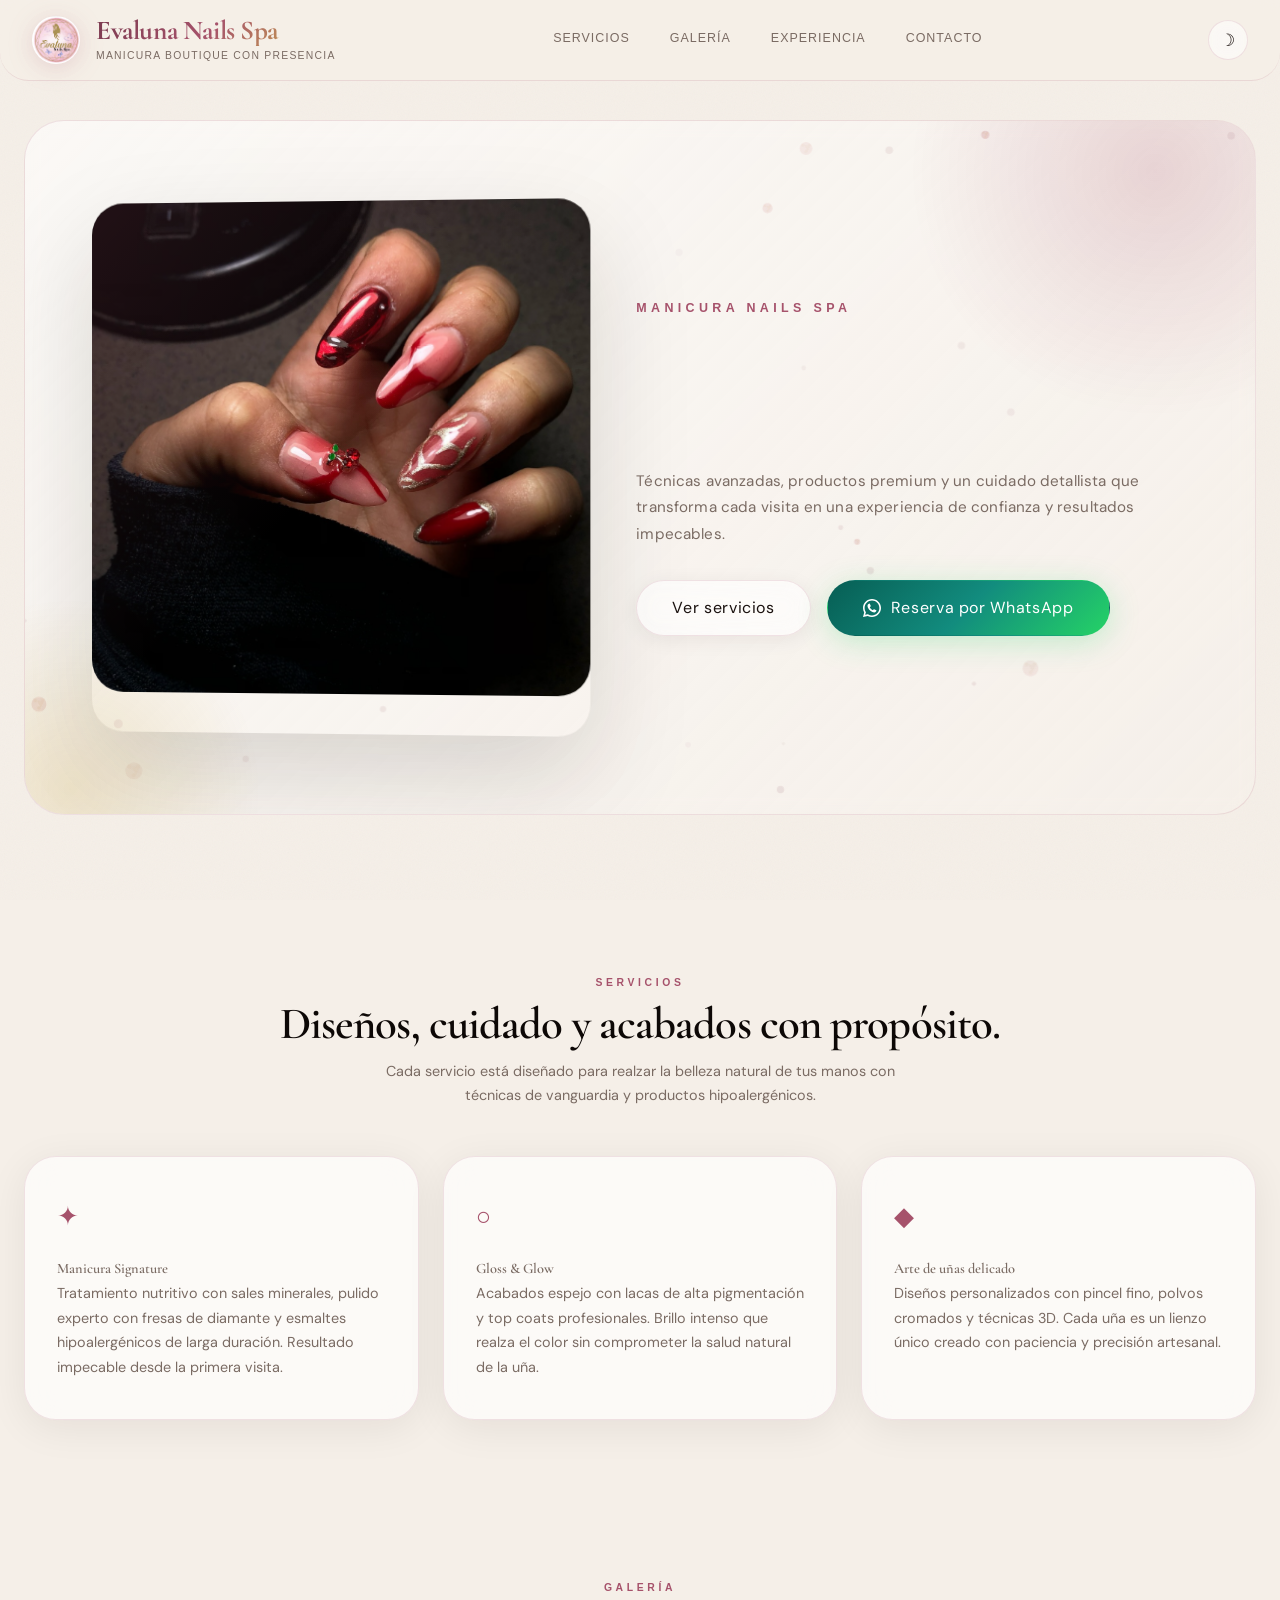
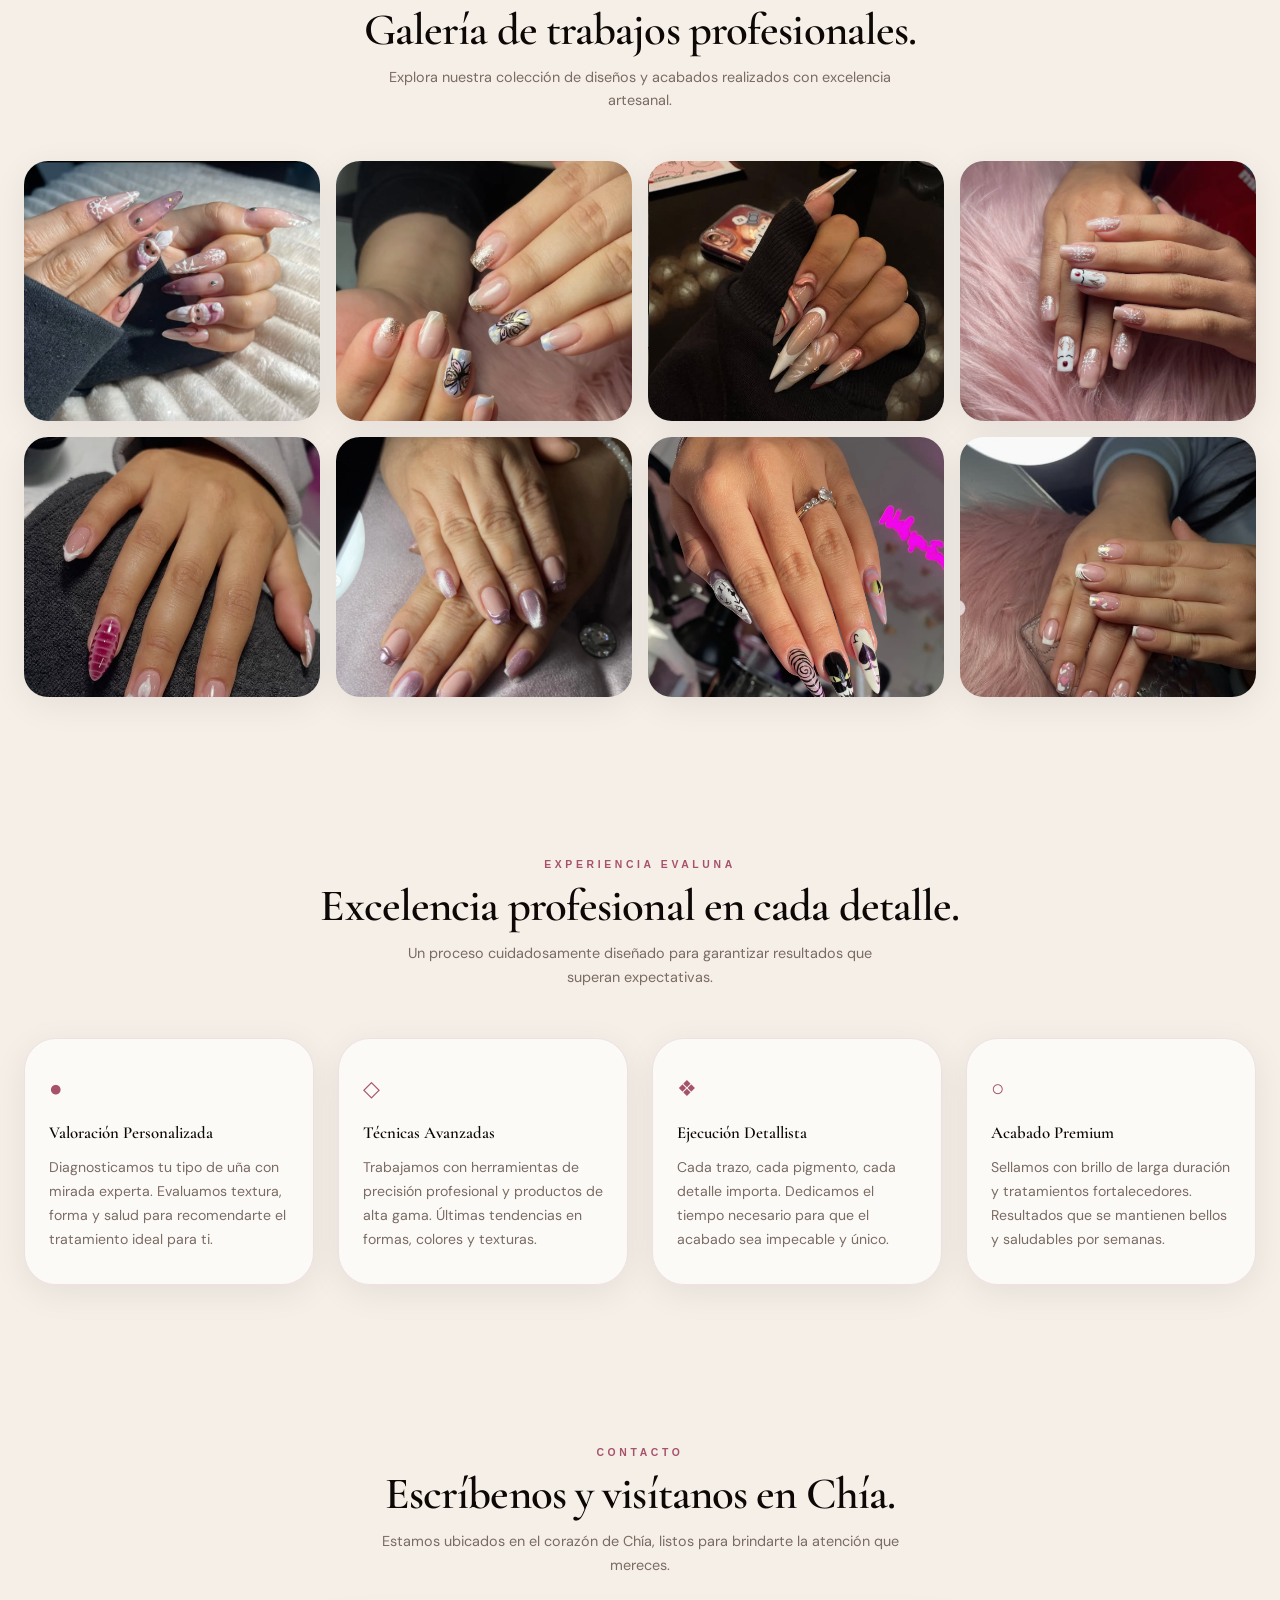
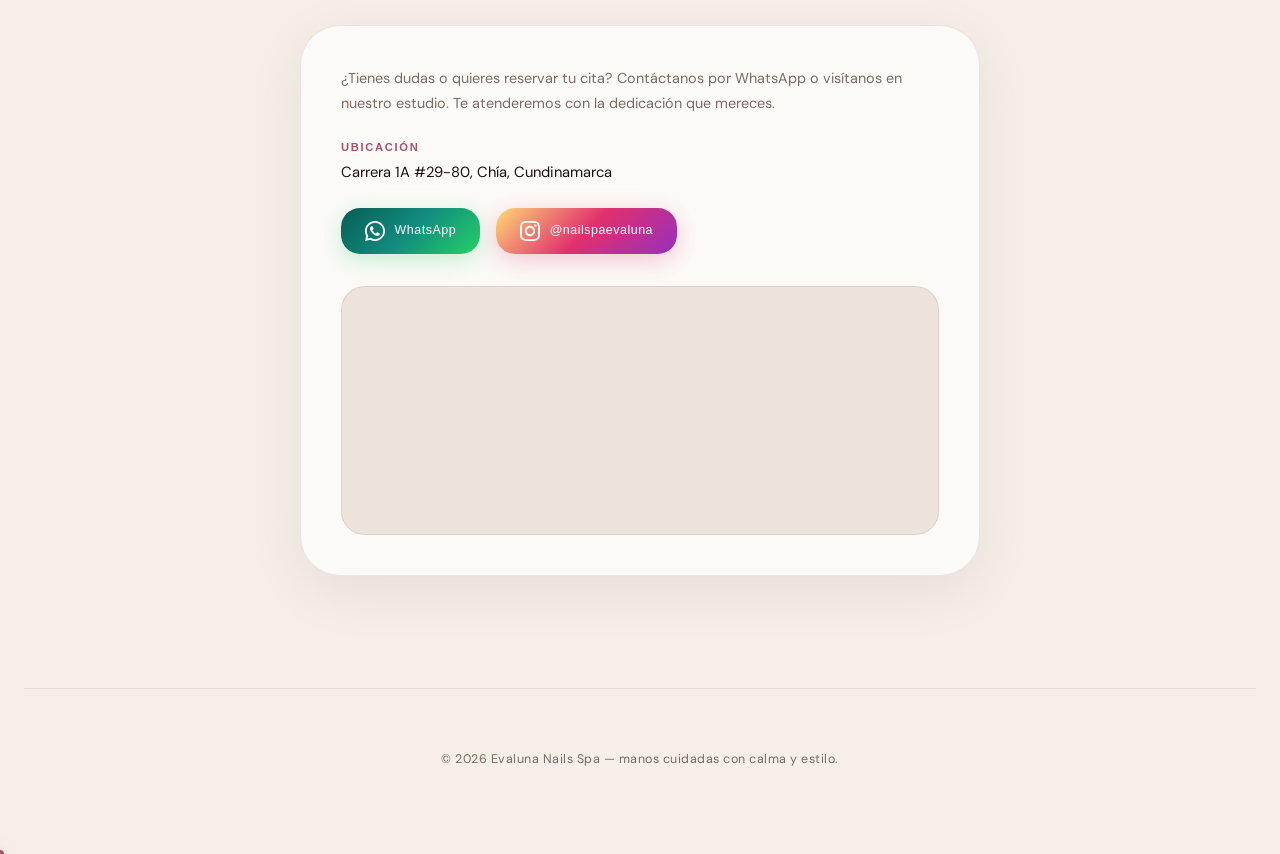
==== src/index.html @ 1245870d "Finalización del diseño de Evaluna Nails Spa" ====
<!DOCTYPE html>
<html lang="es" data-theme="light">
<head>
  <meta charset="UTF-8" />
  <meta name="viewport" content="width=device-width, initial-scale=1.0" />
  <title>Evaluna Nails Spa | Manicura boutique de excelencia en Chía</title>
  <meta name="description" content="Evaluna Nails Spa — manicura boutique, arte de uñas delicado y rituales de belleza en Chía. Reserva por WhatsApp y descubre una experiencia de lujo." />
  <meta name="keywords" content="Evaluna Nails Spa, manicura boutique Chía, uñas profesionales, nail spa, diseño de uñas, manicura de lujo" />
  <link rel="stylesheet" href="style.css" />
</head>
<body>

  <div class="page-shell">

    <!-- HEADER -->
    <header class="site-header">
      <div class="brand-mark">
        <img src="../assets/Logo_Nails_spa_Evaluna.png" alt="Evaluna Nails Spa" class="logo-image" />
        <div class="brand-text">
          <h1 class="brand-title">Evaluna Nails Spa</h1>
          <p class="brand-subtitle">Manicura boutique con presencia</p>
        </div>
      </div>
      <nav class="main-nav" aria-label="Navegación principal">
        <a href="#servicios">Servicios</a>
        <a href="#galeria">Galería</a>
        <a href="#experiencia">Experiencia</a>
        <a href="#contacto">Contacto</a>
      </nav>
      <button id="theme-toggle" class="theme-toggle" aria-label="Cambiar tema"></button>
    </header>

    <main>

      <!-- HERO -->
      <section class="hero">
        <div class="hero__visual" role="img" aria-label="Manicura profesional elegante">
          <img src="../assets/Imagen_principal.png" alt="Manicura profesional" />
        </div>
        <div class="hero__content">
          <p class="eyebrow hero-eyebrow">Manicura Nails Spa</p>
          <h2 class="text-reveal">Arte y cuidado profesional para tus manos.</h2>
          <p class="hero-copy">Técnicas avanzadas, productos premium y un cuidado detallista que transforma cada visita en una experiencia de confianza y resultados impecables.</p>
          <div class="hero-actions">
            <a class="button button--secondary magnetic" href="#servicios">Ver servicios</a>
            <a class="button button--whatsapp magnetic" href="https://wa.me/573105656872" target="_blank" rel="noopener noreferrer" aria-label="Contactar por WhatsApp">
              <img src="../assets/whatsapp-icon.svg" alt="" width="18" height="18" class="btn-icon" />
              Reserva por WhatsApp
            </a>
          </div>
        </div>
      </section>

      <!-- SERVICIOS -->
      <section id="servicios" class="section services">
        <div class="section-heading reveal">
          <p class="eyebrow">Servicios</p>
          <h3>Diseños, cuidado y acabados con propósito.</h3>
          <p class="section-subtitle">Cada servicio está diseñado para realzar la belleza natural de tus manos con técnicas de vanguardia y productos hipoalergénicos.</p>
        </div>
        <div class="cards">
          <article class="card card-3d">
            <span class="card-icon">&#10022;</span>
            <p class="card-title">Manicura Signature</p>
            <p>Tratamiento nutritivo con sales minerales, pulido experto con fresas de diamante y esmaltes hipoalergénicos de larga duración. Resultado impecable desde la primera visita.</p>
          </article>
          <article class="card card-3d">
            <span class="card-icon">&#9675;</span>
            <p class="card-title">Gloss &amp; Glow</p>
            <p>Acabados espejo con lacas de alta pigmentación y top coats profesionales. Brillo intenso que realza el color sin comprometer la salud natural de la uña.</p>
          </article>
          <article class="card card-3d">
            <span class="card-icon">&#9670;</span>
            <p class="card-title">Arte de uñas delicado</p>
            <p>Diseños personalizados con pincel fino, polvos cromados y técnicas 3D. Cada uña es un lienzo único creado con paciencia y precisión artesanal.</p>
          </article>
        </div>
      </section>

      <!-- GALERÍA -->
      <section id="galeria" class="section gallery">
        <div class="section-heading reveal">
          <p class="eyebrow">Galería</p>
          <h3>Galería de trabajos profesionales.</h3>
          <p class="section-subtitle">Explora nuestra colección de diseños y acabados realizados con excelencia artesanal.</p>
        </div>
        <div class="gallery-grid">
          <img src="../assets/Captura de pantalla 2026-06-17 203808.png" alt="Diseño de uñas elegante" loading="lazy" />
          <img src="../assets/Captura de pantalla 2026-06-17 201728.png" alt="Manicura profesional Evaluna" loading="lazy" />
          <img src="../assets/Captura de pantalla 2026-06-17 203834.png" alt="Acabado gloss profesional" loading="lazy" />
          <img src="../assets/Captura de pantalla 2026-06-17 201902.png" alt="Aplicación profesional de esmalte" loading="lazy" />
          <img src="../assets/Captura de pantalla 2026-06-17 203913.png" alt="Tratamiento nutritivo de uñas" loading="lazy" />
          <img src="../assets/Captura de pantalla 2026-06-17 202009.png" alt="Arte de uñas con diseño floral" loading="lazy" />
          <img src="../assets/Captura de pantalla 2026-06-17 202101.png" alt="Esmalte de larga duración" loading="lazy" />
          <img src="../assets/Captura de pantalla 2026-06-17 203933.png" alt="Manicura profesional premium" loading="lazy" />
        </div>
      </section>

      <!-- EXPERIENCIA -->
      <section id="experiencia" class="section experiencia">
        <div class="section-heading reveal">
          <p class="eyebrow">Experiencia Evaluna</p>
          <h3>Excelencia profesional en cada detalle.</h3>
          <p class="section-subtitle">Un proceso cuidadosamente diseñado para garantizar resultados que superan expectativas.</p>
        </div>
        <div class="experiencia-grid">
          <div class="experiencia-item">
            <span class="experiencia-icon">&#9679;</span>
            <h4>Valoración Personalizada</h4>
            <p>Diagnosticamos tu tipo de uña con mirada experta. Evaluamos textura, forma y salud para recomendarte el tratamiento ideal para ti.</p>
          </div>
          <div class="experiencia-item">
            <span class="experiencia-icon">&#9671;</span>
            <h4>Técnicas Avanzadas</h4>
            <p>Trabajamos con herramientas de precisión profesional y productos de alta gama. Últimas tendencias en formas, colores y texturas.</p>
          </div>
          <div class="experiencia-item">
            <span class="experiencia-icon">&#10070;</span>
            <h4>Ejecución Detallista</h4>
            <p>Cada trazo, cada pigmento, cada detalle importa. Dedicamos el tiempo necesario para que el acabado sea impecable y único.</p>
          </div>
          <div class="experiencia-item">
            <span class="experiencia-icon">&#9675;</span>
            <h4>Acabado Premium</h4>
            <p>Sellamos con brillo de larga duración y tratamientos fortalecedores. Resultados que se mantienen bellos y saludables por semanas.</p>
          </div>
        </div>
      </section>

      <!-- CONTACTO -->
      <section id="contacto" class="section contact">
        <div class="section-heading reveal">
          <p class="eyebrow">Contacto</p>
          <h3>Escríbenos y visítanos en Chía.</h3>
          <p class="section-subtitle">Estamos ubicados en el corazón de Chía, listos para brindarte la atención que mereces.</p>
        </div>
        <div class="contact-grid reveal">
          <div class="contact-card">
            <p class="contact-note">¿Tienes dudas o quieres reservar tu cita? Contáctanos por WhatsApp o visítanos en nuestro estudio. Te atenderemos con la dedicación que mereces.</p>
            <div class="contact-item">
              <strong>Ubicación</strong>
              <p>Carrera 1A #29-80, Chía, Cundinamarca</p>
            </div>
            <div class="contact-social">
              <a href="https://wa.me/573105656872" target="_blank" rel="noopener noreferrer" class="social-link social-link--whatsapp" aria-label="Contactar por WhatsApp">
                <img src="../assets/whatsapp-icon.svg" alt="" width="22" height="22" />
                <span>WhatsApp</span>
              </a>
              <a href="https://instagram.com/nailspaevaluna" target="_blank" rel="noopener noreferrer" class="social-link social-link--instagram" aria-label="Seguir en Instagram">
                <img src="../assets/instagram-icon.svg" alt="" width="22" height="22" />
                <span>@nailspaevaluna</span>
              </a>
            </div>
            <div class="contact-map">
              <iframe title="Evaluna Nails Spa - Carrera 1A #29-80, Chía" src="https://www.google.com/maps?q=Carrera+1A+%2329-80,+Ch%C3%ADa,+Cundinamarca&output=embed" loading="lazy" referrerpolicy="no-referrer-when-downgrade"></iframe>
            </div>
          </div>
        </div>
      </section>

    </main>

    <footer class="site-footer">
      <p>&copy; 2026 Evaluna Nails Spa — manos cuidadas con calma y estilo.</p>
    </footer>

  </div>

  <script src="script.js"></script>
</body>
</html>
---- src/style.css ----
@import url('https://fonts.googleapis.com/css2?family=Cormorant+Garamond:ital,wght@0,300;0,400;0,500;0,600;0,700;1,400;1,500&family=DM+Sans:opsz,wght@9..40,300;9..40,400;9..40,500;9..40,600;9..40,700&family=Syncopate:wght@400;700&display=swap');

/* ============================================================
   THEME VARIABLES — "Digital Luxury" editorial aesthetic
   ============================================================ */
:root {
  color-scheme: light;
  --bg: #f5efe8;
  --bg-alt: #ece3da;
  --surface: rgba(255, 255, 255, 0.72);
  --surface-border: rgba(166, 82, 107, 0.15);
  --text: #1a110e;
  --text-strong: #0d0806;
  --muted: #7a6b63;
  --accent: #a6526b;
  --accent-dark: #7a3a4f;
  --accent-glow: rgba(166, 82, 107, 0.2);
  --gold: #c9a84c;
  --gold-light: rgba(201, 168, 76, 0.25);
  --shadow: rgba(26, 17, 14, 0.07);
  --shadow-strong: rgba(26, 17, 14, 0.15);
  --glass-bg: rgba(255, 255, 255, 0.55);
  --glass-border: rgba(255, 255, 255, 0.3);
  --nav-bg: rgba(245, 239, 232, 0.85);
  --hero-gradient: linear-gradient(135deg, rgba(255, 255, 255, 0.6), rgba(250, 245, 240, 0.3));
  --card-bg: rgba(255, 255, 255, 0.65);
  --cursor-color: #a6526b;
  --noise-opacity: 0.035;
}

[data-theme="dark"] {
  color-scheme: dark;
  --bg: #0f0a08;
  --bg-alt: #1a110e;
  --surface: rgba(26, 17, 14, 0.78);
  --surface-border: rgba(212, 163, 115, 0.15);
  --text: #ede0d8;
  --text-strong: #f5ece6;
  --muted: #9a8b83;
  --accent: #d4a373;
  --accent-dark: #c96a84;
  --accent-glow: rgba(212, 163, 115, 0.25);
  --gold: #d4a373;
  --gold-light: rgba(212, 163, 115, 0.2);
  --shadow: rgba(0, 0, 0, 0.4);
  --shadow-strong: rgba(0, 0, 0, 0.6);
  --glass-bg: rgba(15, 10, 8, 0.55);
  --glass-border: rgba(255, 255, 255, 0.06);
  --nav-bg: rgba(15, 10, 8, 0.85);
  --hero-gradient: linear-gradient(135deg, rgba(15, 10, 8, 0.7), rgba(26, 17, 14, 0.4));
  --card-bg: rgba(26, 17, 14, 0.65);
  --cursor-color: #d4a373;
  --noise-opacity: 0.06;
}

/* ============================================================
   NOISE TEXTURE OVERLAY
   ============================================================ */
body::before {
  content: "";
  position: fixed;
  inset: 0;
  z-index: 0;
  pointer-events: none;
  opacity: var(--noise-opacity);
  background-image: url("data:image/svg+xml,%3Csvg viewBox='0 0 256 256' xmlns='http://www.w3.org/2000/svg'%3E%3Cfilter id='n'%3E%3CfeTurbulence type='fractalNoise' baseFrequency='0.9' numOctaves='4' stitchTiles='stitch'/%3E%3C/filter%3E%3Crect width='100%25' height='100%25' filter='url(%23n)'/%3E%3C/svg%3E");
  background-size: 256px 256px;
}

/* ============================================================
   BASE
   ============================================================ */
* { box-sizing: border-box; }

::selection {
  background: var(--accent);
  color: var(--bg);
}

html {
  font-family: "DM Sans", sans-serif;
  line-height: 1.6;
  scroll-behavior: smooth;
  cursor: none;
}

body {
  margin: 0;
  background: var(--bg);
  color: var(--text);
  transition: background 0.5s ease, color 0.5s ease;
  overflow-x: hidden;
  position: relative;
}

img { max-width: 100%; display: block; }
a { color: inherit; text-decoration: none; }
button, a.button { font: inherit; }

/* ============================================================
   CUSTOM CURSOR — visible on all backgrounds
   ============================================================ */
.custom-cursor, .cursor-follower {
  position: fixed;
  pointer-events: none;
  z-index: 2147483647;
  border-radius: 50%;
  will-change: left, top;
  margin: -4px 0 0 -4px;
}

.custom-cursor {
  width: 8px;
  height: 8px;
  background: var(--cursor-color);
  box-shadow: 0 0 10px var(--accent-glow), 0 0 30px var(--accent-glow);
  transition: width 0.25s, height 0.25s, background 0.25s, opacity 0.3s;
}

.cursor-follower {
  width: 44px;
  height: 44px;
  background: radial-gradient(circle, var(--accent-glow) 0%, transparent 65%);
  transition: width 0.35s, height 0.35s, opacity 0.3s;
  margin: -22px 0 0 -22px;
}

.cursor-hover.custom-cursor {
  width: 12px;
  height: 12px;
  background: var(--accent-dark);
}

.cursor-hover.cursor-follower {
  width: 64px;
  height: 64px;
}

@media (hover: none) {
  .custom-cursor, .cursor-follower { display: none !important; }
  html { cursor: auto; }
}

/* ============================================================
   LOADER
   ============================================================ */
.page-loader {
  position: fixed;
  inset: 0;
  z-index: 2147483646;
  background: var(--bg);
  display: flex;
  align-items: center;
  justify-content: center;
  transition: opacity 0.7s ease, visibility 0.7s ease;
}

.page-loader.loader-hidden {
  opacity: 0;
  visibility: hidden;
}

.loader-spinner { color: var(--accent); }

.loader-arc {
  animation: loaderSpin 1.2s ease-in-out infinite;
  transform-origin: center;
}

@keyframes loaderSpin {
  0% { stroke-dashoffset: 163; transform: rotate(0deg); }
  50% { stroke-dashoffset: 40; transform: rotate(180deg); }
  100% { stroke-dashoffset: 163; transform: rotate(360deg); }
}

/* ============================================================
   PAGE SHELL
   ============================================================ */
.page-shell {
  min-height: 100vh;
  padding: 1.5rem;
  max-width: 1280px;
  margin: 0 auto;
  position: relative;
  z-index: 1;
}

/* ============================================================
   HEADER — editorial glass nav
   ============================================================ */
.site-header {
  display: flex;
  align-items: center;
  justify-content: space-between;
  gap: 2rem;
  padding: 1rem 2rem;
  position: fixed;
  top: 0;
  left: 0;
  right: 0;
  z-index: 1000;
  background: var(--nav-bg);
  backdrop-filter: blur(24px) saturate(1.6);
  -webkit-backdrop-filter: blur(24px) saturate(1.6);
  border-bottom: 1px solid var(--surface-border);
  transition: transform 0.45s cubic-bezier(0.34, 1.56, 0.64, 1), background 0.5s ease, box-shadow 0.5s ease;
  max-width: 1280px;
  margin: 0 auto;
  border-radius: 0 0 1.8rem 1.8rem;
}

.site-header.nav-scrolled {
  box-shadow: 0 4px 40px var(--shadow);
}

.site-header.nav-hidden {
  transform: translateY(-110%);
}

.brand-mark {
  display: flex;
  align-items: center;
  gap: 1rem;
}

.logo-image {
  width: 48px;
  height: 48px;
  border-radius: 50%;
  flex-shrink: 0;
  overflow: hidden;
  filter: drop-shadow(0 4px 12px var(--accent-glow));
  transition: transform 0.6s cubic-bezier(0.34, 1.56, 0.64, 1), filter 0.5s ease;
}

.logo-image:hover {
  transform: scale(1.08) rotateZ(-2deg);
  filter: drop-shadow(0 6px 24px var(--accent-glow));
}

.brand-text { display: flex; flex-direction: column; }

.brand-title {
  margin: 0;
  font-family: "Cormorant Garamond", Georgia, serif;
  font-size: clamp(1.2rem, 2.5vw, 1.7rem);
  font-weight: 700;
  background: linear-gradient(135deg, var(--accent-dark), var(--accent), var(--gold), var(--accent), var(--accent-dark));
  background-size: 200% auto;
  -webkit-background-clip: text;
  background-clip: text;
  -webkit-text-fill-color: transparent;
  line-height: 1.1;
  letter-spacing: -0.015em;
  animation: gradientShift 6s ease-in-out infinite;
}

@keyframes gradientShift {
  0% { background-position: 0% center; }
  50% { background-position: 100% center; }
  100% { background-position: 0% center; }
}

.brand-subtitle {
  margin: 0.1rem 0 0;
  font-size: 0.65rem;
  color: var(--muted);
  letter-spacing: 0.12em;
  text-transform: uppercase;
  font-family: "Syncopate", sans-serif;
}

.main-nav {
  display: flex;
  align-items: center;
  gap: 2.5rem;
}

.main-nav a {
  font-size: 0.78rem;
  font-weight: 500;
  color: var(--muted);
  position: relative;
  padding-bottom: 3px;
  transition: color 0.3s ease;
  letter-spacing: 0.08em;
  text-transform: uppercase;
  font-family: "Syncopate", sans-serif;
}

.main-nav a::after {
  content: "";
  position: absolute;
  bottom: 0;
  left: 0;
  width: 0;
  height: 1.5px;
  background: var(--accent);
  transition: width 0.35s cubic-bezier(0.34, 1.56, 0.64, 1);
  border-radius: 1px;
  box-shadow: 0 0 8px var(--accent-glow);
}

.main-nav a:hover { color: var(--accent); }
.main-nav a:hover::after { width: 100%; }

.theme-toggle {
  background: none;
  border: 1px solid var(--surface-border);
  border-radius: 50%;
  width: 40px;
  height: 40px;
  display: flex;
  align-items: center;
  justify-content: center;
  cursor: pointer;
  font-size: 1.05rem;
  transition: all 0.35s ease;
  background: var(--glass-bg);
  backdrop-filter: blur(10px);
  color: var(--text);
  margin-left: 0.5rem;
  flex-shrink: 0;
}

.theme-toggle:hover {
  border-color: var(--accent);
  box-shadow: 0 0 24px var(--accent-glow);
  transform: scale(1.12) rotateZ(15deg);
}

/* ============================================================
   EYEBROW — syncopate uppercase
   ============================================================ */
.eyebrow {
  margin: 0 0 0.6rem;
  text-transform: uppercase;
  letter-spacing: 0.35em;
  font-size: 0.65rem;
  color: var(--accent);
  font-weight: 700;
  font-family: "Syncopate", sans-serif;
}

/* ============================================================
   HERO — editorial asymmetry
   ============================================================ */
.hero {
  position: relative;
  overflow: hidden;
  margin: 6rem 0 5rem;
  border-radius: 2.5rem;
  background: var(--hero-gradient);
  padding: 5rem 4rem;
  min-height: 520px;
  display: grid;
  grid-template-columns: 0.9fr 1fr;
  align-items: center;
  gap: 3rem;
  backdrop-filter: blur(10px);
  border: 1px solid var(--surface-border);
}

.particles-canvas {
  position: absolute;
  inset: 0;
  width: 100%;
  height: 100%;
  pointer-events: none;
  z-index: 0;
  border-radius: 2.5rem;
}

.hero::before {
  content: "";
  position: absolute;
  width: 600px;
  height: 600px;
  right: -200px;
  top: -250px;
  background: radial-gradient(circle, var(--accent-glow), transparent 58%);
  pointer-events: none;
  z-index: 0;
}

.hero::after {
  content: "";
  position: absolute;
  width: 450px;
  height: 450px;
  left: -180px;
  bottom: -200px;
  background: radial-gradient(circle, var(--gold-light), transparent 60%);
  pointer-events: none;
  z-index: 0;
}

.hero__visual {
  position: relative;
  min-height: 380px;
  border-radius: 2rem;
  overflow: hidden;
  box-shadow: 0 40px 100px var(--shadow-strong);
  z-index: 1;
  transform: perspective(1200px) rotateY(-3deg);
  transition: transform 0.6s ease;
}

.hero__visual:hover {
  transform: perspective(1200px) rotateY(0deg);
}

.hero__visual img {
  width: 100%;
  height: 100%;
  object-fit: cover;
  border-radius: 2rem;
  transition: transform 0.15s ease-out;
}

.hero__visual::after {
  content: "";
  position: absolute;
  inset: 0;
  border-radius: 2rem;
  background: linear-gradient(135deg, var(--accent-glow), transparent 50%);
  pointer-events: none;
}

.hero__content { position: relative; z-index: 2; }

.hero-eyebrow {
  font-size: 0.78rem;
}

.hero h2 {
  margin: 0;
  font-family: "Cormorant Garamond", Georgia, serif;
  font-size: clamp(2.5rem, 5vw, 4rem);
  line-height: 0.9;
  letter-spacing: -0.03em;
  background: linear-gradient(135deg, var(--accent-dark), var(--accent), var(--gold));
  -webkit-background-clip: text;
  background-clip: text;
  -webkit-text-fill-color: transparent;
}

.hero-copy {
  max-width: 40rem;
  margin: 1.5rem 0 2rem;
  color: var(--muted);
  font-size: 0.95rem;
  line-height: 1.75;
  letter-spacing: 0.01em;
}

.hero-actions {
  display: flex;
  flex-wrap: wrap;
  gap: 1rem;
}

/* ============================================================
   BUTTONS — editorial with character
   ============================================================ */
.button {
  display: inline-flex;
  align-items: center;
  justify-content: center;
  gap: 0.6rem;
  padding: 0.9rem 2.2rem;
  border-radius: 100px;
  border: 1px solid transparent;
  transition: transform 0.35s cubic-bezier(0.34, 1.56, 0.64, 1), box-shadow 0.35s ease, background 0.35s ease, border-color 0.35s ease;
  font-weight: 600;
  font-size: 0.8rem;
  cursor: pointer;
  position: relative;
  overflow: hidden;
  white-space: nowrap;
  letter-spacing: 0.04em;
  font-family: "Syncopate", sans-serif;
}

.button::before {
  content: "";
  position: absolute;
  inset: 0;
  background: linear-gradient(45deg, rgba(255, 255, 255, 0.12), transparent);
  opacity: 0;
  transition: opacity 0.35s ease;
  pointer-events: none;
}

.button:hover::before { opacity: 1; }

.button::after {
  content: "";
  position: absolute;
  top: 0;
  left: -100%;
  width: 100%;
  height: 100%;
  background: linear-gradient(90deg, transparent, rgba(255, 255, 255, 0.12), transparent);
  transition: left 0.6s ease;
  pointer-events: none;
}

.button:hover::after { left: 100%; }

.button:hover { transform: translateY(-3px) scale(1.02); }
.button:active { transform: translateY(-1px) scale(0.98); }

.button--primary {
  background: linear-gradient(135deg, var(--accent-dark), var(--accent));
  color: #fff;
  box-shadow: 0 6px 30px var(--accent-glow);
  border-color: rgba(255, 255, 255, 0.12);
}

.button--primary:hover {
  box-shadow: 0 12px 50px var(--accent-glow);
}

.button--whatsapp {
  background: linear-gradient(135deg, #075e54, #128c7e, #25d366);
  color: #fff;
  box-shadow: 0 6px 30px rgba(37, 211, 102, 0.25);
}

.button--whatsapp:hover {
  box-shadow: 0 12px 50px rgba(37, 211, 102, 0.4);
}

.button--whatsapp .btn-icon {
  filter: brightness(0) invert(1);
}

.button--secondary {
  background: var(--glass-bg);
  backdrop-filter: blur(12px);
  -webkit-backdrop-filter: blur(12px);
  color: var(--text);
  border-color: var(--surface-border);
  box-shadow: 0 4px 20px var(--shadow);
}

.button--secondary:hover {
  background: var(--surface);
  border-color: var(--accent);
  box-shadow: 0 8px 40px var(--accent-glow);
}

/* ============================================================
   SECTIONS
   ============================================================ */
.section { padding: 5rem 0; }

.section-heading {
  text-align: center;
  margin-bottom: 0.5rem;
}

.section-heading h3 {
  margin: 0.35rem 0 0;
  font-family: "Cormorant Garamond", Georgia, serif;
  font-size: clamp(1.8rem, 3.5vw, 2.8rem);
  line-height: 1.05;
  color: var(--text-strong);
  letter-spacing: -0.02em;
  font-weight: 600;
}

.section-subtitle {
  color: var(--muted);
  font-size: 0.9rem;
  margin: 0.75rem auto 0;
  max-width: 520px;
  line-height: 1.65;
}

/* ============================================================
   REVEAL ANIMATIONS
   ============================================================ */
.reveal {
  opacity: 0;
  transform: translateY(35px);
  transition: opacity 0.8s cubic-bezier(0.22, 1, 0.36, 1), transform 0.8s cubic-bezier(0.22, 1, 0.36, 1);
}

.reveal.visible {
  opacity: 1;
  transform: translateY(0);
}

/* ============================================================
   TEXT REVEAL (char by char)
   ============================================================ */
.reveal-char {
  display: inline-block;
  opacity: 0;
  transform: translateY(18px) rotateX(35deg);
}

.reveal-char.revealed {
  animation: charReveal 0.55s cubic-bezier(0.22, 1, 0.36, 1) forwards;
}

@keyframes charReveal {
  0% { opacity: 0; transform: translateY(18px) rotateX(35deg); }
  100% { opacity: 1; transform: translateY(0) rotateX(0); }
}

/* ============================================================
   CARDS (Servicios) — staggered, 3D tilt
   ============================================================ */
.cards {
  display: grid;
  gap: 1.5rem;
  grid-template-columns: repeat(auto-fit, minmax(250px, 1fr));
  margin-top: 3rem;
}

.card {
  padding: 2.5rem 2rem;
  border-radius: 2rem;
  background: var(--card-bg);
  backdrop-filter: blur(16px);
  -webkit-backdrop-filter: blur(16px);
  box-shadow: 0 8px 40px var(--shadow);
  border: 1px solid var(--surface-border);
  transition: all 0.5s cubic-bezier(0.34, 1.56, 0.64, 1);
  position: relative;
  overflow: hidden;
  opacity: 0;
  transform: translateY(40px) scale(0.96);
}

.card.visible {
  opacity: 1;
  transform: translateY(0) scale(1);
}

.card:nth-child(1) { transition-delay: 0s; }
.card:nth-child(2) { transition-delay: 0.12s; }
.card:nth-child(3) { transition-delay: 0.24s; }

.card::before {
  content: "";
  position: absolute;
  inset: 0;
  background: linear-gradient(135deg, var(--gold-light), var(--accent-glow));
  opacity: 0;
  transition: opacity 0.5s ease;
  pointer-events: none;
  border-radius: 2rem;
}

.card:hover {
  border-color: var(--accent);
  box-shadow: 0 16px 60px var(--accent-glow);
}

.card:hover::before { opacity: 1; }

.card-icon {
  font-size: 1.6rem;
  margin-bottom: 1.2rem;
  display: block;
  position: relative;
  z-index: 1;
  color: var(--accent);
}

.card-title {
  margin: 0 0 0.8rem;
  font-size: 1.1rem;
  font-weight: 600;
  font-family: "Cormorant Garamond", Georgia, serif;
  position: relative;
  z-index: 1;
  color: var(--text-strong);
}

.card p {
  margin: 0;
  color: var(--muted);
  position: relative;
  z-index: 1;
  font-size: 0.9rem;
  line-height: 1.7;
}

/* ============================================================
   GALERÍA — editorial grid
   ============================================================ */
.gallery-grid {
  display: grid;
  gap: 1rem;
  grid-template-columns: repeat(4, 1fr);
  margin-top: 3rem;
}

.gallery-grid img {
  width: 100%;
  height: 260px;
  object-fit: cover;
  border-radius: 1.5rem;
  box-shadow: 0 8px 35px var(--shadow);
  transition: transform 0.5s cubic-bezier(0.34, 1.56, 0.64, 1), box-shadow 0.5s ease;
  cursor: pointer;
  opacity: 0;
  transform: translateY(30px) scale(0.95);
  filter: saturate(0.92);
}

.gallery-grid img.visible {
  opacity: 1;
  transform: translateY(0) scale(1);
}

.gallery-grid img:nth-child(1) { transition-delay: 0s; }
.gallery-grid img:nth-child(2) { transition-delay: 0.06s; }
.gallery-grid img:nth-child(3) { transition-delay: 0.12s; }
.gallery-grid img:nth-child(4) { transition-delay: 0.18s; }
.gallery-grid img:nth-child(5) { transition-delay: 0.06s; }
.gallery-grid img:nth-child(6) { transition-delay: 0.12s; }
.gallery-grid img:nth-child(7) { transition-delay: 0.18s; }
.gallery-grid img:nth-child(8) { transition-delay: 0.24s; }

.gallery-grid img:hover {
  transform: scale(1.04);
  box-shadow: 0 20px 70px var(--shadow-strong);
  filter: saturate(1.05);
}

/* ============================================================
   LIGHTBOX
   ============================================================ */
.lightbox {
  position: fixed;
  inset: 0;
  z-index: 2147483645;
  background: rgba(0, 0, 0, 0.92);
  backdrop-filter: blur(40px);
  -webkit-backdrop-filter: blur(40px);
  display: flex;
  align-items: center;
  justify-content: center;
  opacity: 0;
  visibility: hidden;
  transition: opacity 0.4s ease, visibility 0.4s ease;
}

.lightbox.active {
  opacity: 1;
  visibility: visible;
}

.lightbox-img {
  max-width: 88vw;
  max-height: 82vh;
  border-radius: 1.5rem;
  box-shadow: 0 50px 120px rgba(0, 0, 0, 0.5);
  object-fit: contain;
  transition: opacity 0.3s ease;
}

.lightbox-close, .lightbox-prev, .lightbox-next {
  position: absolute;
  background: rgba(255, 255, 255, 0.08);
  border: none;
  color: #fff;
  font-size: 1.8rem;
  cursor: pointer;
  width: 56px;
  height: 56px;
  display: flex;
  align-items: center;
  justify-content: center;
  border-radius: 50%;
  transition: background 0.3s ease, transform 0.3s ease;
  backdrop-filter: blur(10px);
  font-family: "DM Sans", sans-serif;
}

.lightbox-close:hover, .lightbox-prev:hover, .lightbox-next:hover {
  background: rgba(255, 255, 255, 0.18);
  transform: scale(1.1);
}

.lightbox-close {
  top: 1.5rem;
  right: 1.5rem;
  font-size: 1.6rem;
}

.lightbox-prev { left: 1.5rem; }
.lightbox-next { right: 1.5rem; }

/* ============================================================
   EXPERIENCIA — editorial timeline
   ============================================================ */
.experiencia-grid {
  display: grid;
  gap: 1.5rem;
  grid-template-columns: repeat(auto-fit, minmax(230px, 1fr));
  margin-top: 3rem;
  position: relative;
}

.experiencia-item {
  padding: 2rem 1.5rem;
  background: var(--card-bg);
  backdrop-filter: blur(12px);
  -webkit-backdrop-filter: blur(12px);
  border-radius: 2rem;
  border: 1px solid var(--surface-border);
  transition: all 0.5s cubic-bezier(0.34, 1.56, 0.64, 1);
  box-shadow: 0 8px 35px var(--shadow);
  opacity: 0;
  transform: translateY(40px);
  position: relative;
}

.experiencia-item.visible {
  opacity: 1;
  transform: translateY(0);
}

.experiencia-item:nth-child(1) { transition-delay: 0s; }
.experiencia-item:nth-child(2) { transition-delay: 0.1s; }
.experiencia-item:nth-child(3) { transition-delay: 0.2s; }
.experiencia-item:nth-child(4) { transition-delay: 0.3s; }

.experiencia-item:hover {
  transform: translateY(-8px) scale(1.02);
  box-shadow: 0 20px 70px var(--accent-glow);
  border-color: var(--accent);
}

.experiencia-icon {
  font-size: 1.4rem;
  display: block;
  margin-bottom: 0.8rem;
  color: var(--accent);
}

.experiencia-item h4 {
  margin: 0 0 0.6rem;
  font-size: 1.05rem;
  color: var(--text-strong);
  font-family: "Cormorant Garamond", Georgia, serif;
  font-weight: 600;
}

.experiencia-item p {
  margin: 0;
  color: var(--muted);
  font-size: 0.88rem;
  line-height: 1.7;
}

/* ============================================================
   CONTACTO
   ============================================================ */
.contact-grid {
  display: block;
  margin-top: 3rem;
  max-width: 680px;
  margin-left: auto;
  margin-right: auto;
}

.contact-card {
  padding: 2.5rem;
  border-radius: 2.5rem;
  background: var(--card-bg);
  backdrop-filter: blur(16px);
  -webkit-backdrop-filter: blur(16px);
  box-shadow: 0 15px 60px var(--shadow);
  border: 1px solid var(--surface-border);
  max-width: 100%;
}

.contact-note {
  margin: 0 0 1.5rem;
  color: var(--muted);
  font-size: 0.9rem;
  line-height: 1.7;
}

.contact-item { margin-bottom: 1rem; }

.contact-item strong {
  display: block;
  margin-bottom: 0.2rem;
  color: var(--accent);
  font-family: "Syncopate", sans-serif;
  font-size: 0.7rem;
  text-transform: uppercase;
  letter-spacing: 0.15em;
}

.contact-item p { margin: 0; color: var(--text); font-size: 0.92rem; }

.contact-social {
  display: flex;
  gap: 1rem;
  margin: 1.5rem 0 2rem;
  flex-wrap: wrap;
}

.social-link {
  display: inline-flex;
  align-items: center;
  gap: 0.6rem;
  padding: 0.8rem 1.5rem;
  border-radius: 1.2rem;
  font-weight: 500;
  font-size: 0.78rem;
  transition: all 0.35s cubic-bezier(0.34, 1.56, 0.64, 1);
  color: #fff;
  backdrop-filter: blur(10px);
  letter-spacing: 0.04em;
  font-family: "Syncopate", sans-serif;
}

.social-link img {
  width: 20px;
  height: 20px;
  filter: brightness(0) invert(1);
  flex-shrink: 0;
}

.social-link--whatsapp {
  background: linear-gradient(135deg, #075e54, #128c7e, #25d366);
  box-shadow: 0 6px 25px rgba(37, 211, 102, 0.25);
}

.social-link--whatsapp:hover {
  transform: translateY(-3px) scale(1.03);
  box-shadow: 0 12px 45px rgba(37, 211, 102, 0.4);
}

.social-link--instagram {
  background: linear-gradient(135deg, #feda77, #e1306c, #962fbf);
  box-shadow: 0 6px 25px rgba(225, 48, 108, 0.25);
}

.social-link--instagram:hover {
  transform: translateY(-3px) scale(1.03);
  box-shadow: 0 12px 45px rgba(225, 48, 108, 0.4);
}

.contact-map {
  margin-top: 1.5rem;
  border-radius: 1.5rem;
  overflow: hidden;
  min-height: 240px;
  background: var(--bg-alt);
  border: 1px solid var(--surface-border);
}

.contact-map iframe {
  width: 100%;
  min-height: 240px;
  border: 0;
}

/* ============================================================
   FOOTER
   ============================================================ */
.site-footer {
  padding: 3rem 0;
  text-align: center;
  color: var(--muted);
  font-size: 0.78rem;
  border-top: 1px solid var(--surface-border);
  margin-top: 2rem;
  letter-spacing: 0.04em;
}

/* ============================================================
   RESPONSIVE: 1024px
   ============================================================ */
@media (max-width: 1024px) {
  .hero {
    grid-template-columns: 1fr;
    min-height: auto;
    padding: 3rem 2rem;
    margin-top: 5rem;
  }

  .hero__visual {
    min-height: 280px;
    transform: none;
  }

  .hero__visual:hover { transform: none; }

  .gallery-grid {
    grid-template-columns: repeat(3, 1fr);
  }

  .gallery-grid img { height: 220px; }
}

/* ============================================================
   RESPONSIVE: 768px
   ============================================================ */
@media (max-width: 768px) {
  .site-header {
    padding: 0.9rem 1.25rem;
    border-radius: 0;
  }

  .brand-title { font-size: 1.1rem; }
  .brand-subtitle { font-size: 0.55rem; }

  .main-nav { gap: 1rem; }
  .main-nav a { font-size: 0.6rem; letter-spacing: 0.06em; }

  .page-shell { padding: 1rem; }

  .hero {
    padding: 2.5rem 1.5rem;
    margin-bottom: 3rem;
    border-radius: 1.8rem;
  }

  .hero h2 { font-size: clamp(2rem, 5vw, 2.8rem); }
  .hero-copy { font-size: 0.88rem; }

  .hero-actions { flex-direction: column; }
  .hero-actions .button { width: 100%; justify-content: center; }

  .button { padding: 0.8rem 1.5rem; font-size: 0.7rem; white-space: normal; }

  .section { padding: 3rem 0; }

  .cards { grid-template-columns: 1fr; }

  .gallery-grid {
    grid-template-columns: repeat(2, 1fr);
  }

  .gallery-grid img { height: 180px; }

  .contact-grid { margin-top: 2rem; }
  .contact-card { padding: 1.5rem; }

  .contact-social { flex-direction: column; }
  .social-link { width: 100%; justify-content: center; }

  .lightbox-prev, .lightbox-next { display: none; }
  .lightbox-close { top: 1rem; right: 1rem; width: 44px; height: 44px; font-size: 1.4rem; }
}

/* ============================================================
   RESPONSIVE: 480px
   ============================================================ */
@media (max-width: 480px) {
  .site-header {
    padding: 0.7rem 0.9rem;
    flex-wrap: wrap;
  }

  .brand-mark { gap: 0.6rem; }
  .logo-image { width: 36px; height: 36px; }
  .brand-title { font-size: 0.95rem; }
  .brand-subtitle { display: none; }
  .main-nav { gap: 0.5rem; }
  .main-nav a { font-size: 0.55rem; letter-spacing: 0.04em; }
  .theme-toggle { width: 34px; height: 34px; font-size: 0.9rem; }

  .page-shell { padding: 0.6rem; }

  .hero {
    padding: 2rem 1rem;
    margin-top: 4.5rem;
    border-radius: 1.5rem;
  }

  .hero h2 { font-size: 1.8rem; }
  .hero-copy { font-size: 0.82rem; margin: 1rem 0 1.5rem; }
  .hero__visual { min-height: 180px; }

  .section { padding: 2rem 0; }
  .section-heading h3 { font-size: 1.5rem; }

  .card { padding: 1.5rem; }
  .experiencia-item { padding: 1.5rem; }

  .gallery-grid {
    grid-template-columns: 1fr 1fr;
    gap: 0.5rem;
  }

  .gallery-grid img { height: 120px; border-radius: 1rem; }

  .contact-card { padding: 1.25rem; }
  .contact-map { min-height: 180px; }
  .contact-map iframe { min-height: 180px; }

  .site-footer { padding: 1.5rem 0; font-size: 0.65rem; }
}

/* ============================================================
   REDUCED MOTION
   ============================================================ */
@media (prefers-reduced-motion: reduce) {
  *, *::before, *::after {
    animation-duration: 0.01ms !important;
    animation-iteration-count: 1 !important;
    transition-duration: 0.01ms !important;
  }

  html { scroll-behavior: auto; }
  .site-header { animation: none; }
  .brand-title { animation: none; }

  .reveal { opacity: 1; transform: none; }
  .card { opacity: 1; transform: none; }
  .experiencia-item { opacity: 1; transform: none; }
  .gallery-grid img { opacity: 1; transform: none; }

  .custom-cursor, .cursor-follower { display: none !important; }
  html { cursor: auto; }
  .page-loader { display: none; }
  .hero__visual { transform: none; }
}
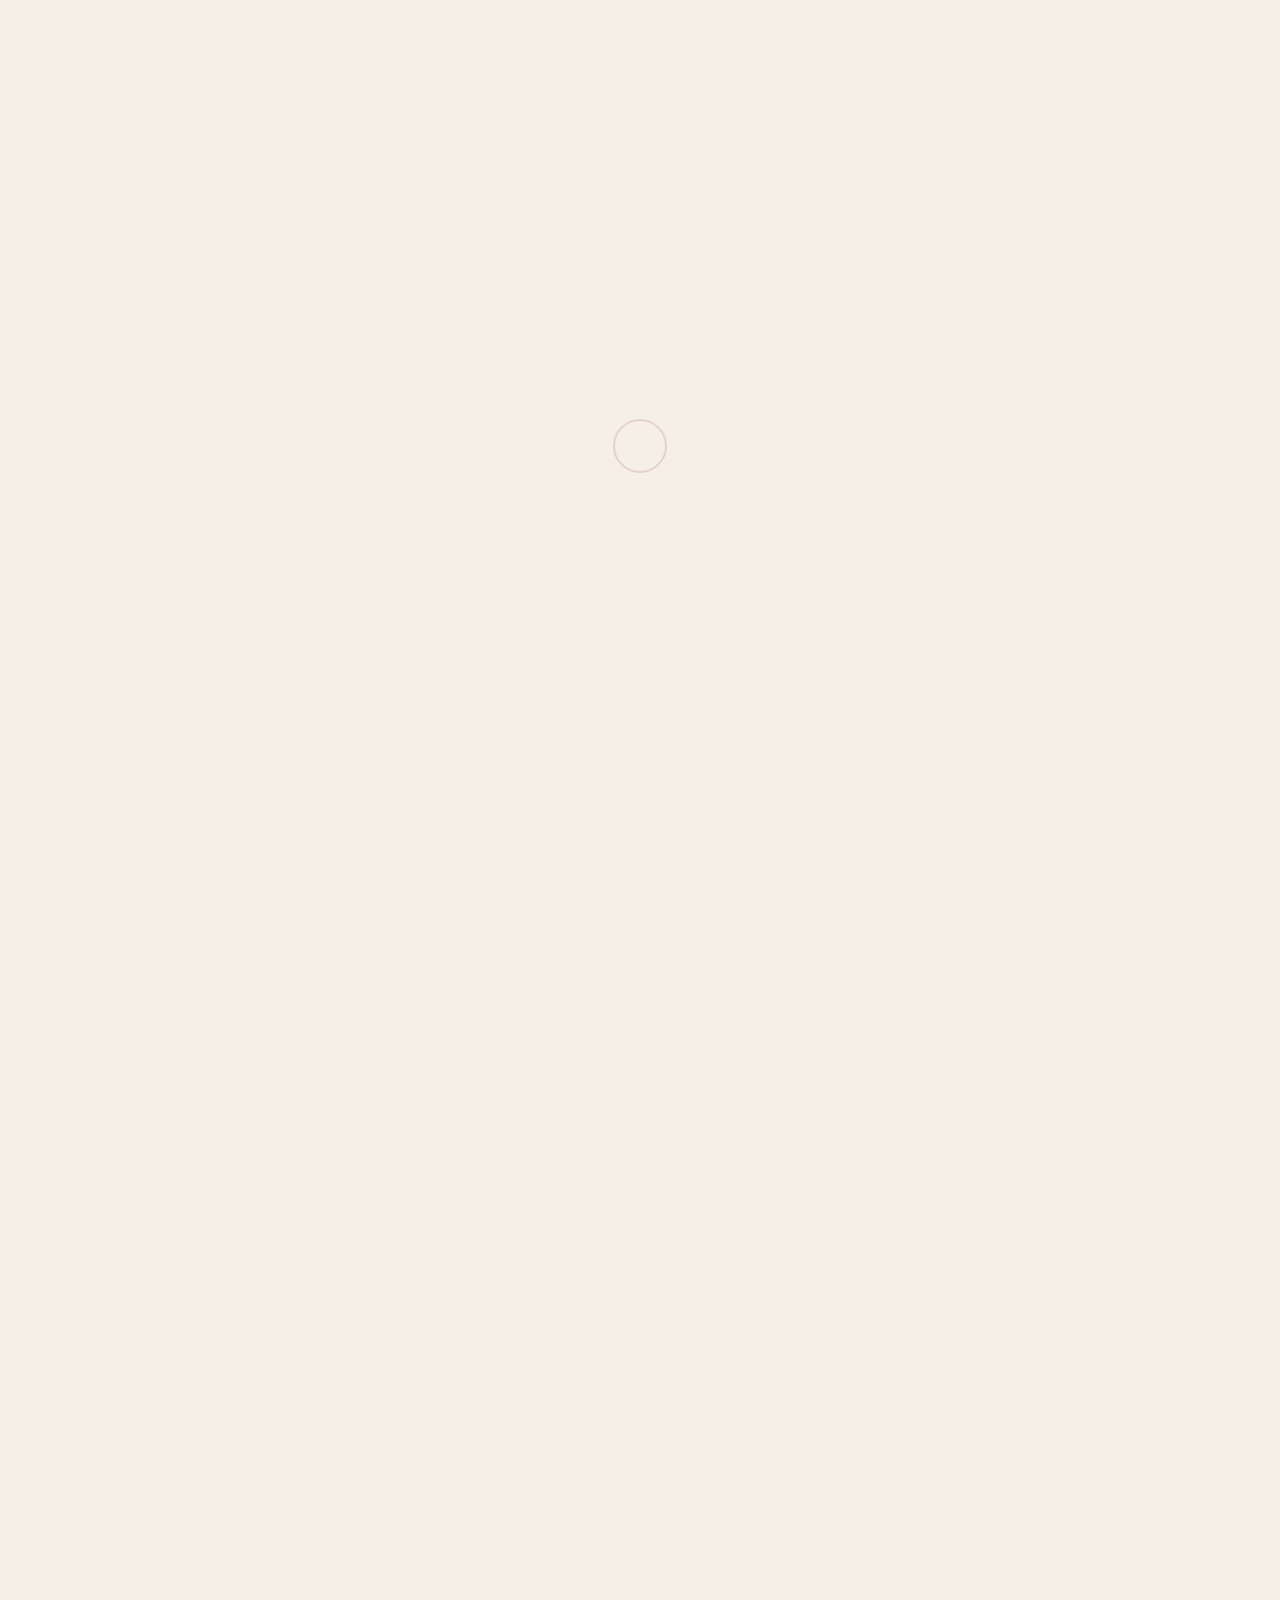
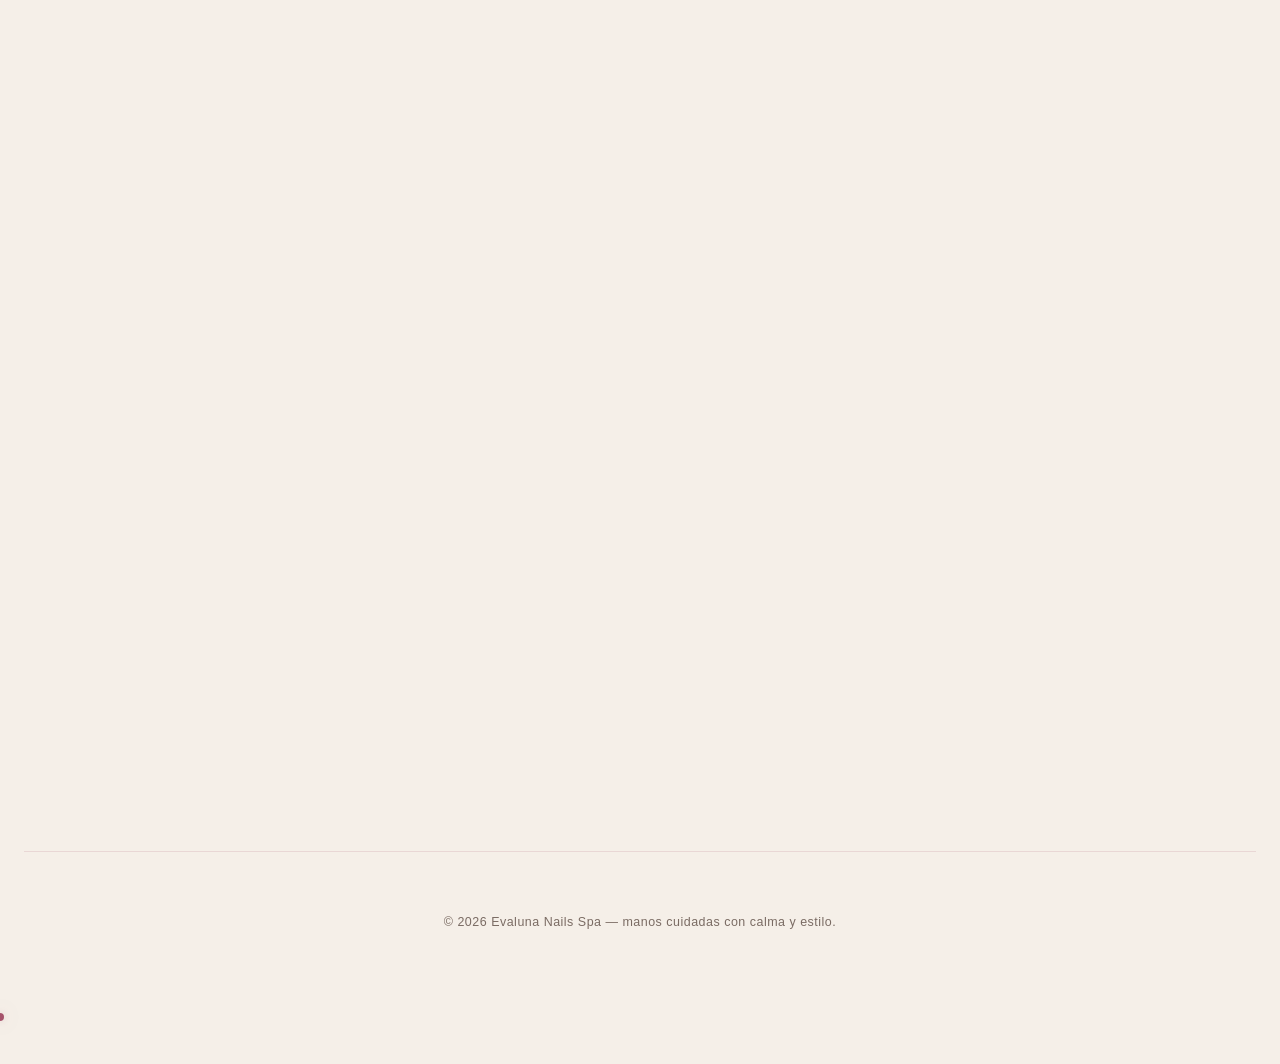
==== commit c641b7b4: "Nuevo diseño optimizado, medidas de seguridad" ====
--- a/src/index.html
+++ b/src/index.html
@@ -6,9 +6,30 @@
   <title>Evaluna Nails Spa | Manicura boutique de excelencia en Chía</title>
   <meta name="description" content="Evaluna Nails Spa — manicura boutique, arte de uñas delicado y rituales de belleza en Chía. Reserva por WhatsApp y descubre una experiencia de lujo." />
   <meta name="keywords" content="Evaluna Nails Spa, manicura boutique Chía, uñas profesionales, nail spa, diseño de uñas, manicura de lujo" />
+  <meta name="author" content="Evaluna Nails Spa" />
+  <meta name="theme-color" content="#f5efe8" media="(prefers-color-scheme: light)" />
+  <meta name="theme-color" content="#0f0a08" media="(prefers-color-scheme: dark)" />
+  <meta property="og:title" content="Evaluna Nails Spa | Manicura boutique de excelencia en Chía" />
+  <meta property="og:description" content="Manicura boutique, arte de uñas delicado y rituales de belleza en Chía. Reserva por WhatsApp y descubre una experiencia de lujo." />
+  <meta property="og:image" content="../assets/Imagen_principal.png" />
+  <meta property="og:url" content="https://evalunanailsspa.com" />
+  <meta property="og:type" content="website" />
+  <meta property="og:site_name" content="Evaluna Nails Spa" />
+  <meta property="og:locale" content="es_CO" />
+  <meta name="twitter:card" content="summary_large_image" />
+  <meta name="twitter:title" content="Evaluna Nails Spa | Manicura boutique de excelencia en Chía" />
+  <meta name="twitter:description" content="Manicura boutique, arte de uñas delicado y rituales de belleza en Chía." />
+  <meta name="referrer" content="strict-origin-when-cross-origin" />
+  <meta http-equiv="Content-Security-Policy" content="default-src 'self'; script-src 'self'; style-src 'self' https://fonts.googleapis.com; img-src 'self' data:; font-src https://fonts.gstatic.com; frame-src https://www.google.com; connect-src 'none'; base-uri 'self'; form-action 'none'" />
+  <link rel="preconnect" href="https://fonts.googleapis.com" />
+  <link rel="preconnect" href="https://fonts.gstatic.com" crossorigin />
+  <link rel="preconnect" href="https://maps.googleapis.com" />
+  <link rel="dns-prefetch" href="https://maps.gstatic.com" />
   <link rel="stylesheet" href="style.css" />
 </head>
 <body>
+
+  <a href="#main" class="skip-link">Saltar al contenido principal</a>
 
   <div class="page-shell">
 
@@ -27,10 +48,26 @@
         <a href="#experiencia">Experiencia</a>
         <a href="#contacto">Contacto</a>
       </nav>
-      <button id="theme-toggle" class="theme-toggle" aria-label="Cambiar tema"></button>
+      <div class="header-actions">
+        <button id="theme-toggle" class="theme-toggle" aria-label="Cambiar tema"></button>
+        <button class="hamburger" id="hamburger" aria-label="Abrir menú" aria-expanded="false">
+          <span class="hamburger-line"></span>
+          <span class="hamburger-line"></span>
+          <span class="hamburger-line"></span>
+        </button>
+      </div>
     </header>
 
-    <main>
+    <div class="nav-overlay" id="navOverlay" aria-hidden="true">
+      <nav class="overlay-nav" aria-label="Navegación móvil">
+        <a href="#servicios">Servicios</a>
+        <a href="#galeria">Galería</a>
+        <a href="#experiencia">Experiencia</a>
+        <a href="#contacto">Contacto</a>
+      </nav>
+    </div>
+
+    <main id="main">
 
       <!-- HERO -->
       <section class="hero">
@@ -45,7 +82,7 @@
             <a class="button button--secondary magnetic" href="#servicios">Ver servicios</a>
             <a class="button button--whatsapp magnetic" href="https://wa.me/573105656872" target="_blank" rel="noopener noreferrer" aria-label="Contactar por WhatsApp">
               <img src="../assets/whatsapp-icon.svg" alt="" width="18" height="18" class="btn-icon" />
-              Reserva por WhatsApp
+              Agenda tu cita por WhatsApp
             </a>
           </div>
         </div>
@@ -152,7 +189,7 @@
               </a>
             </div>
             <div class="contact-map">
-              <iframe title="Evaluna Nails Spa - Carrera 1A #29-80, Chía" src="https://www.google.com/maps?q=Carrera+1A+%2329-80,+Ch%C3%ADa,+Cundinamarca&output=embed" loading="lazy" referrerpolicy="no-referrer-when-downgrade"></iframe>
+              <iframe title="Evaluna Nails Spa - Carrera 1A #29-80, Chía" src="https://www.google.com/maps?q=Carrera+1A+%2329-80,+Ch%C3%ADa,+Cundinamarca&output=embed" width="600" height="450" style="border:0;max-width:100%;" loading="lazy" sandbox="allow-scripts allow-popups allow-same-origin" allowfullscreen="" referrerpolicy="strict-origin-when-cross-origin"></iframe>
             </div>
           </div>
         </div>
--- a/src/style.css
+++ b/src/style.css
@@ -97,6 +97,37 @@
 a { color: inherit; text-decoration: none; }
 button, a.button { font: inherit; }
 
+:focus-visible {
+  outline: 2px solid var(--accent);
+  outline-offset: 3px;
+  border-radius: 4px;
+}
+
+::moz-focus-inner { border: 0; }
+
+/* ============================================================
+   SKIP TO CONTENT
+   ============================================================ */
+.skip-link {
+  position: fixed;
+  top: -100%;
+  left: 1rem;
+  z-index: 2147483647;
+  padding: 0.8rem 1.5rem;
+  background: var(--accent);
+  color: #fff;
+  font-size: 0.85rem;
+  font-weight: 600;
+  border-radius: 0 0 0.8rem 0.8rem;
+  transition: top 0.3s ease;
+  font-family: "DM Sans", sans-serif;
+}
+
+.skip-link:focus {
+  top: 0;
+  outline: none;
+}
+
 /* ============================================================
    CUSTOM CURSOR — visible on all backgrounds
    ============================================================ */
@@ -330,6 +361,66 @@
 }
 
 /* ============================================================
+   HEADER ACTIONS (theme + hamburger)
+   ============================================================ */
+.header-actions {
+  display: flex;
+  align-items: center;
+  gap: 0.5rem;
+  flex-shrink: 0;
+}
+
+/* ============================================================
+   HAMBURGER
+   ============================================================ */
+.hamburger {
+  display: none;
+  flex-direction: column;
+  justify-content: center;
+  align-items: center;
+  gap: 5px;
+  width: 40px;
+  height: 40px;
+  background: var(--glass-bg);
+  border: 1px solid var(--surface-border);
+  border-radius: 50%;
+  cursor: pointer;
+  backdrop-filter: blur(10px);
+  -webkit-backdrop-filter: blur(10px);
+  transition: all 0.35s ease;
+  padding: 0;
+  flex-shrink: 0;
+}
+
+.hamburger:hover {
+  border-color: var(--accent);
+  box-shadow: 0 0 24px var(--accent-glow);
+  transform: scale(1.12);
+}
+
+.hamburger-line {
+  display: block;
+  width: 18px;
+  height: 2px;
+  background: var(--text);
+  border-radius: 2px;
+  transition: all 0.3s ease;
+  transform-origin: center;
+}
+
+.hamburger.active .hamburger-line:nth-child(1) {
+  transform: rotate(45deg) translate(5px, 5px);
+}
+
+.hamburger.active .hamburger-line:nth-child(2) {
+  opacity: 0;
+}
+
+.hamburger.active .hamburger-line:nth-child(3) {
+  transform: rotate(-45deg) translate(5px, -5px);
+}
+
+/* ============================================================
    EYEBROW — syncopate uppercase
    ============================================================ */
 .eyebrow {
@@ -510,6 +601,9 @@
 
 .button:hover { transform: translateY(-3px) scale(1.02); }
 .button:active { transform: translateY(-1px) scale(0.98); }
+@media (hover: none) {
+  .button:active { transform: scale(0.96); }
+}
 
 .button--primary {
   background: linear-gradient(135deg, var(--accent-dark), var(--accent));
@@ -526,6 +620,8 @@
   background: linear-gradient(135deg, #075e54, #128c7e, #25d366);
   color: #fff;
   box-shadow: 0 6px 30px rgba(37, 211, 102, 0.25);
+  font-family: "DM Sans", sans-serif;
+  font-weight: 600;
 }
 
 .button--whatsapp:hover {
@@ -661,6 +757,13 @@
   box-shadow: 0 16px 60px var(--accent-glow);
 }
 
+@media (hover: none) {
+  .card:active {
+    transform: scale(0.97);
+    border-color: var(--accent);
+  }
+}
+
 .card:hover::before { opacity: 1; }
 
 .card-icon {
@@ -734,6 +837,12 @@
   filter: saturate(1.05);
 }
 
+@media (hover: none) {
+  .gallery-grid img:active {
+    transform: scale(0.97);
+  }
+}
+
 /* ============================================================
    LIGHTBOX
    ============================================================ */
@@ -797,6 +906,75 @@
 
 .lightbox-prev { left: 1.5rem; }
 .lightbox-next { right: 1.5rem; }
+
+/* ============================================================
+   NAV OVERLAY — mobile menu
+   ============================================================ */
+.nav-overlay {
+  position: fixed;
+  inset: 0;
+  z-index: 998;
+  background: var(--glass-bg);
+  backdrop-filter: blur(40px);
+  -webkit-backdrop-filter: blur(40px);
+  display: flex;
+  align-items: center;
+  justify-content: center;
+  opacity: 0;
+  visibility: hidden;
+  transition: opacity 0.4s ease, visibility 0.4s ease;
+}
+
+.nav-overlay.active {
+  opacity: 1;
+  visibility: visible;
+}
+
+.overlay-nav {
+  display: flex;
+  flex-direction: column;
+  align-items: center;
+  gap: 1.2rem;
+}
+
+.overlay-nav a {
+  font-size: clamp(1.4rem, 5vw, 2rem);
+  font-weight: 500;
+  color: var(--text);
+  font-family: "Cormorant Garamond", Georgia, serif;
+  transition: color 0.3s ease;
+  padding: 0.6rem 2rem;
+  min-height: 48px;
+  display: flex;
+  align-items: center;
+  justify-content: center;
+  letter-spacing: 0.02em;
+  position: relative;
+}
+
+.overlay-nav a::after {
+  content: "";
+  position: absolute;
+  bottom: 0;
+  left: 50%;
+  width: 0;
+  height: 1.5px;
+  background: var(--accent);
+  transition: width 0.35s cubic-bezier(0.34, 1.56, 0.64, 1), left 0.35s ease;
+  border-radius: 1px;
+}
+
+.overlay-nav a:hover::after,
+.overlay-nav a:active::after,
+.overlay-nav a:focus-visible::after {
+  width: 60%;
+  left: 20%;
+}
+
+.overlay-nav a:hover,
+.overlay-nav a:active {
+  color: var(--accent);
+}
 
 /* ============================================================
    EXPERIENCIA — editorial timeline
@@ -936,6 +1114,8 @@
 .social-link--whatsapp {
   background: linear-gradient(135deg, #075e54, #128c7e, #25d366);
   box-shadow: 0 6px 25px rgba(37, 211, 102, 0.25);
+  font-family: "DM Sans", sans-serif;
+  font-weight: 600;
 }
 
 .social-link--whatsapp:hover {
@@ -946,11 +1126,19 @@
 .social-link--instagram {
   background: linear-gradient(135deg, #feda77, #e1306c, #962fbf);
   box-shadow: 0 6px 25px rgba(225, 48, 108, 0.25);
+  font-family: "DM Sans", sans-serif;
+  font-weight: 600;
 }
 
 .social-link--instagram:hover {
   transform: translateY(-3px) scale(1.03);
   box-shadow: 0 12px 45px rgba(225, 48, 108, 0.4);
+}
+
+@media (hover: none) {
+  .social-link:active {
+    transform: scale(0.96);
+  }
 }
 
 .contact-map {
@@ -1013,13 +1201,20 @@
   .site-header {
     padding: 0.9rem 1.25rem;
     border-radius: 0;
+    flex-wrap: nowrap;
   }
 
   .brand-title { font-size: 1.1rem; }
   .brand-subtitle { font-size: 0.55rem; }
 
-  .main-nav { gap: 1rem; }
-  .main-nav a { font-size: 0.6rem; letter-spacing: 0.06em; }
+  .main-nav { display: none; }
+  .hamburger { display: flex; }
+
+  .theme-toggle {
+    width: 44px;
+    height: 44px;
+    font-size: 1.15rem;
+  }
 
   .page-shell { padding: 1rem; }
 
@@ -1035,7 +1230,7 @@
   .hero-actions { flex-direction: column; }
   .hero-actions .button { width: 100%; justify-content: center; }
 
-  .button { padding: 0.8rem 1.5rem; font-size: 0.7rem; white-space: normal; }
+  .button { padding: 0.8rem 1.5rem; font-size: 0.75rem; white-space: normal; min-height: 44px; }
 
   .section { padding: 3rem 0; }
 
@@ -1045,16 +1240,16 @@
     grid-template-columns: repeat(2, 1fr);
   }
 
-  .gallery-grid img { height: 180px; }
+  .gallery-grid img { height: 200px; }
 
   .contact-grid { margin-top: 2rem; }
   .contact-card { padding: 1.5rem; }
 
   .contact-social { flex-direction: column; }
-  .social-link { width: 100%; justify-content: center; }
-
-  .lightbox-prev, .lightbox-next { display: none; }
-  .lightbox-close { top: 1rem; right: 1rem; width: 44px; height: 44px; font-size: 1.4rem; }
+  .social-link { width: 100%; justify-content: center; min-height: 44px; }
+
+  .lightbox-prev, .lightbox-next { display: flex; width: 48px; height: 48px; }
+  .lightbox-close { top: 1rem; right: 1rem; width: 48px; height: 48px; font-size: 1.4rem; }
 }
 
 /* ============================================================
@@ -1063,47 +1258,54 @@
 @media (max-width: 480px) {
   .site-header {
     padding: 0.7rem 0.9rem;
-    flex-wrap: wrap;
+    flex-wrap: nowrap;
   }
 
   .brand-mark { gap: 0.6rem; }
   .logo-image { width: 36px; height: 36px; }
-  .brand-title { font-size: 0.95rem; }
+  .brand-title { font-size: 1rem; }
   .brand-subtitle { display: none; }
-  .main-nav { gap: 0.5rem; }
-  .main-nav a { font-size: 0.55rem; letter-spacing: 0.04em; }
-  .theme-toggle { width: 34px; height: 34px; font-size: 0.9rem; }
+
+  .theme-toggle { width: 44px; height: 44px; font-size: 1.1rem; }
+  .hamburger { width: 44px; height: 44px; }
 
   .page-shell { padding: 0.6rem; }
 
   .hero {
     padding: 2rem 1rem;
-    margin-top: 4.5rem;
+    margin-top: 5rem;
     border-radius: 1.5rem;
   }
 
   .hero h2 { font-size: 1.8rem; }
-  .hero-copy { font-size: 0.82rem; margin: 1rem 0 1.5rem; }
+  .hero-copy { font-size: 0.9rem; margin: 1rem 0 1.5rem; line-height: 1.7; }
   .hero__visual { min-height: 180px; }
 
   .section { padding: 2rem 0; }
   .section-heading h3 { font-size: 1.5rem; }
+  .section-subtitle { font-size: 0.95rem; }
 
   .card { padding: 1.5rem; }
+  .card p { font-size: 0.95rem; }
+
   .experiencia-item { padding: 1.5rem; }
+  .experiencia-item p { font-size: 0.93rem; }
 
   .gallery-grid {
     grid-template-columns: 1fr 1fr;
     gap: 0.5rem;
   }
 
-  .gallery-grid img { height: 120px; border-radius: 1rem; }
+  .gallery-grid img { height: 160px; border-radius: 1rem; }
 
   .contact-card { padding: 1.25rem; }
-  .contact-map { min-height: 180px; }
-  .contact-map iframe { min-height: 180px; }
-
-  .site-footer { padding: 1.5rem 0; font-size: 0.65rem; }
+  .contact-note { font-size: 0.95rem; }
+  .contact-item p { font-size: 0.95rem; }
+  .social-link { font-size: 0.82rem; min-height: 44px; }
+  .contact-map { min-height: 260px; }
+  .contact-map iframe { min-height: 260px; }
+
+  .site-footer { padding: 1.5rem 0; font-size: 0.72rem; }
 }
 
 /* ============================================================
